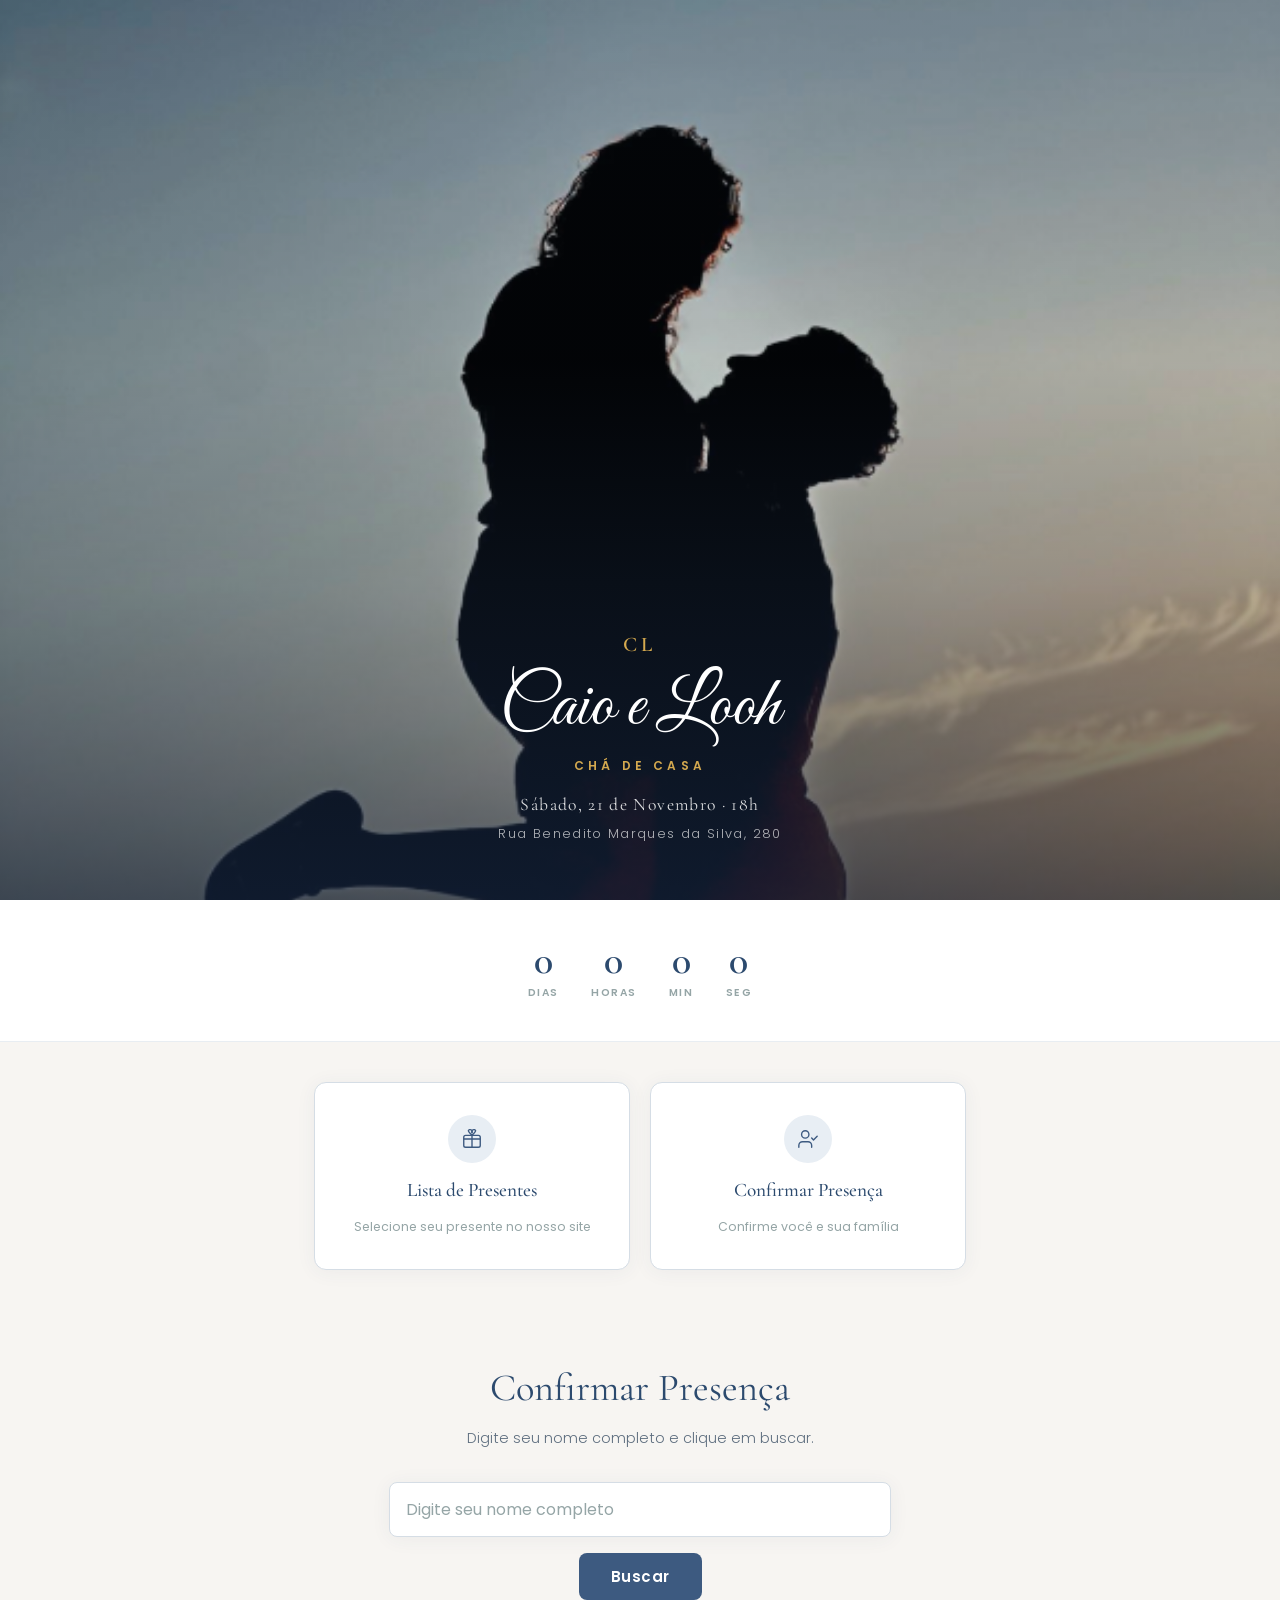
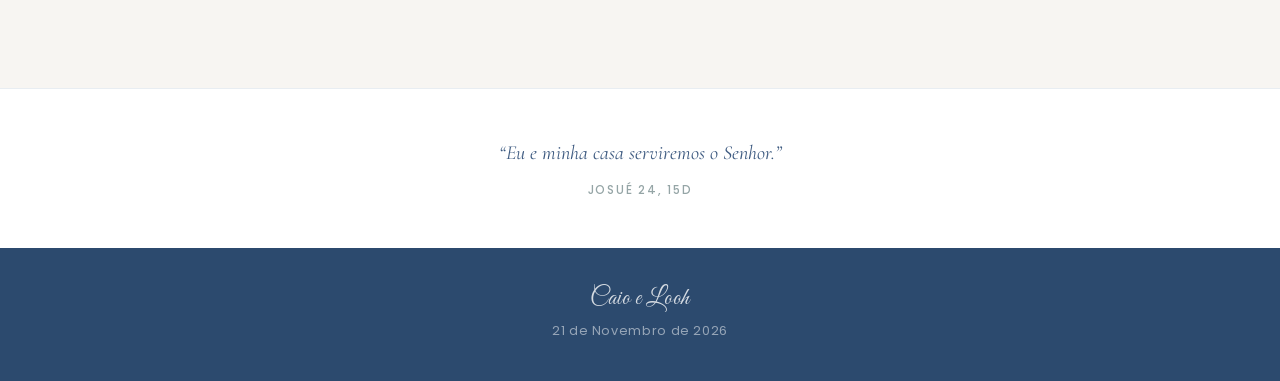
==== amigos.html @ 1db48f02 "Corrigir datas: família 15/11 domingo 14h, amigos 21/11 sábado 18h Co-Authored-By: Claude Opus 4.6 <" ====
<!DOCTYPE html>
<html lang="pt-BR">
<head>
    <meta charset="UTF-8">
    <meta name="viewport" content="width=device-width, initial-scale=1.0">
    <title>Chá de Casa - Caio e Looh</title>
    <meta name="description" content="Chá de Casa Nova - Caio e Looh - 21 de Novembro de 2026">
    <link rel="stylesheet" href="css/style.css">
</head>
<body>

    <!-- Hero -->
    <section class="hero">
        <img src="img/couple.png" alt="Caio e Looh" class="hero-image">
        <div class="hero-overlay"></div>
        <div class="hero-content">
            <div class="monogram">CL</div>
            <h1 class="couple-names">Caio e Looh</h1>
            <p class="event-type">Chá de Casa</p>
            <div class="hero-details">
                <span class="date-line">Sábado, 21 de Novembro &middot; 18h</span>
                <span class="address-line">Rua Benedito Marques da Silva, 280</span>
            </div>
        </div>
    </section>

    <!-- Countdown -->
    <section class="countdown-section">
        <div class="countdown">
            <div class="countdown-item">
                <span class="countdown-number" id="cd-dias">--</span>
                <span class="countdown-label">Dias</span>
            </div>
            <div class="countdown-item">
                <span class="countdown-number" id="cd-horas">--</span>
                <span class="countdown-label">Horas</span>
            </div>
            <div class="countdown-item">
                <span class="countdown-number" id="cd-min">--</span>
                <span class="countdown-label">Min</span>
            </div>
            <div class="countdown-item">
                <span class="countdown-number" id="cd-seg">--</span>
                <span class="countdown-label">Seg</span>
            </div>
        </div>
    </section>

    <!-- Actions -->
    <section class="actions-section">
        <div class="actions-grid">
            <a href="https://caioelooh.meuchadepanela.com.br" target="_blank" rel="noopener" class="action-card">
                <div class="action-icon">
                    <svg viewBox="0 0 24 24" fill="none" stroke="currentColor" stroke-width="1.5" stroke-linecap="round" stroke-linejoin="round">
                        <rect x="3" y="8" width="18" height="13" rx="2"></rect>
                        <path d="M12 8V21"></path>
                        <path d="M3 12h18"></path>
                        <path d="M12 8c-1.5-2-4-3.5-4-5a2 2 0 1 1 4 2"></path>
                        <path d="M12 8c1.5-2 4-3.5 4-5a2 2 0 1 0-4 2"></path>
                    </svg>
                </div>
                <span class="action-title">Lista de Presentes</span>
                <span class="action-desc">Selecione seu presente no nosso site</span>
            </a>
            <a href="#rsvp" class="action-card">
                <div class="action-icon">
                    <svg viewBox="0 0 24 24" fill="none" stroke="currentColor" stroke-width="1.5" stroke-linecap="round" stroke-linejoin="round">
                        <path d="M16 21v-2a4 4 0 0 0-4-4H6a4 4 0 0 0-4 4v2"></path>
                        <circle cx="9" cy="7" r="4"></circle>
                        <polyline points="16 11 18 13 22 9"></polyline>
                    </svg>
                </div>
                <span class="action-title">Confirmar Presença</span>
                <span class="action-desc">Confirme você e sua família</span>
            </a>
        </div>
    </section>

    <!-- RSVP -->
    <section id="rsvp" class="rsvp-section">
        <h2 class="section-title">Confirmar Presença</h2>
        <p class="section-subtitle">Digite seu nome completo e clique em buscar.</p>

        <div class="rsvp-container">
            <input type="text" id="rsvp-nome" class="rsvp-input" placeholder="Digite seu nome completo">
            <button id="rsvp-buscar-btn" class="rsvp-btn rsvp-btn-primary">Buscar</button>
            <div id="rsvp-resultados" class="rsvp-resultados"></div>
        </div>
    </section>

    <!-- Quote -->
    <section class="quote-section">
        <p class="quote-text">
            &ldquo;Eu e minha casa serviremos o Senhor.&rdquo;
        </p>
        <p class="quote-ref">Josué 24, 15d</p>
    </section>

    <!-- Footer -->
    <footer class="footer">
        <span class="footer-couple">Caio e Looh</span>
        <span>21 de Novembro de 2026</span>
    </footer>

    <script>window.CHA_TIPO = 2; window.CHA_DATA = '2026-11-21T18:00:00-03:00';</script>
    <script src="js/app.js"></script>
</body>
</html>
---- css/style.css ----
@import url('https://fonts.googleapis.com/css2?family=Cormorant+Garamond:ital,wght@0,300;0,400;0,500;0,600;1,300;1,400&family=Great+Vibes&family=Poppins:wght@300;400;500;600;700&display=swap');

*, *::before, *::after {
    margin: 0;
    padding: 0;
    box-sizing: border-box;
}

:root {
    --navy: #3D5A80;
    --navy-dark: #2C4A6E;
    --navy-light: #6B8DB5;
    --navy-soft: #E8EEF4;
    --gold: #D4A94F;
    --gold-dark: #B8922E;
    --gold-soft: #F5ECD7;
    --bg: #F7F5F2;
    --bg-card: #FFFFFF;
    --text: #2C3E50;
    --text-light: #5D6D7E;
    --text-muted: #95A5A6;
    --border: #D5DDE5;
    --border-light: #E8EDF2;
    --success: #4A7C59;
    --success-light: #E8F5E9;
    --shadow: 0 2px 20px rgba(44, 74, 110, 0.06);
    --shadow-hover: 0 6px 30px rgba(44, 74, 110, 0.12);
    --radius: 12px;
    --font-serif: 'Cormorant Garamond', Georgia, serif;
    --font-script: 'Great Vibes', cursive;
    --font-sans: 'Poppins', -apple-system, BlinkMacSystemFont, sans-serif;
}

html { scroll-behavior: smooth; }

body {
    font-family: var(--font-sans);
    background: var(--bg);
    color: var(--text);
    line-height: 1.6;
    min-height: 100vh;
    -webkit-font-smoothing: antialiased;
}

/* ═══════════════ HERO ═══════════════ */
.hero {
    position: relative;
    min-height: 100vh;
    display: flex;
    align-items: flex-end;
    justify-content: center;
    overflow: hidden;
}

.hero-image {
    position: absolute;
    inset: 0;
    width: 100%;
    height: 100%;
    object-fit: cover;
    object-position: center 30%;
}

.hero-overlay {
    position: absolute;
    inset: 0;
    background: linear-gradient(
        to bottom,
        rgba(30, 50, 80, 0.10) 0%,
        rgba(30, 50, 80, 0.08) 40%,
        rgba(30, 50, 80, 0.30) 65%,
        rgba(20, 35, 60, 0.75) 100%
    );
}

.hero-content {
    position: relative;
    z-index: 2;
    text-align: center;
    padding: 2rem 1.5rem 3.5rem;
    width: 100%;
}

.monogram {
    font-family: var(--font-serif);
    font-size: 1.3rem;
    font-weight: 600;
    letter-spacing: 0.2em;
    color: var(--gold);
    margin-bottom: 0.5rem;
    opacity: 0;
    animation: fadeDown 1s ease 0.2s forwards;
}

.couple-names {
    font-family: var(--font-script);
    font-size: clamp(2.8rem, 10vw, 4.5rem);
    font-weight: 400;
    color: #fff;
    line-height: 1.1;
    margin-bottom: 0.5rem;
    opacity: 0;
    animation: fadeDown 1s ease 0.4s forwards;
}

.event-type {
    font-family: var(--font-sans);
    font-size: 0.75rem;
    font-weight: 600;
    letter-spacing: 0.35em;
    text-transform: uppercase;
    color: var(--gold);
    margin-bottom: 1rem;
    opacity: 0;
    animation: fadeDown 1s ease 0.5s forwards;
}

.hero-details {
    display: flex;
    flex-direction: column;
    align-items: center;
    gap: 0.25rem;
    color: rgba(255, 255, 255, 0.85);
    font-size: 0.85rem;
    font-weight: 300;
    letter-spacing: 0.1em;
    opacity: 0;
    animation: fadeDown 1s ease 0.7s forwards;
}

.hero-details .date-line {
    font-family: var(--font-serif);
    font-size: 1.1rem;
    font-weight: 400;
}

.hero-details .address-line {
    font-size: 0.8rem;
    opacity: 0.8;
}

/* ═══════════════ COUNTDOWN ═══════════════ */
.countdown-section {
    background: var(--bg-card);
    padding: 2.5rem 1.5rem;
    border-bottom: 1px solid var(--border-light);
}

.countdown {
    display: flex;
    justify-content: center;
    gap: 2rem;
    max-width: 400px;
    margin: 0 auto;
}

.countdown-item {
    display: flex;
    flex-direction: column;
    align-items: center;
}

.countdown-number {
    font-family: var(--font-serif);
    font-size: 2.5rem;
    font-weight: 600;
    color: var(--navy-dark);
    line-height: 1;
}

.countdown-label {
    font-size: 0.65rem;
    font-weight: 600;
    letter-spacing: 0.15em;
    text-transform: uppercase;
    color: var(--text-muted);
    margin-top: 0.3rem;
}

/* ═══════════════ ACTIONS ═══════════════ */
.actions-section {
    padding: 2.5rem 1.5rem;
    max-width: 700px;
    margin: 0 auto;
}

.actions-grid {
    display: grid;
    grid-template-columns: 1fr 1fr;
    gap: 1.25rem;
}

.action-card {
    background: var(--bg-card);
    border: 1px solid var(--border);
    border-radius: var(--radius);
    padding: 2rem 1.5rem;
    text-align: center;
    text-decoration: none;
    color: var(--text);
    transition: all 0.3s ease;
    cursor: pointer;
    display: flex;
    flex-direction: column;
    align-items: center;
    gap: 0.75rem;
    box-shadow: var(--shadow);
}

.action-card:hover {
    transform: translateY(-3px);
    box-shadow: var(--shadow-hover);
    border-color: var(--navy-light);
}

.action-icon {
    width: 48px;
    height: 48px;
    border-radius: 50%;
    background: var(--navy-soft);
    display: flex;
    align-items: center;
    justify-content: center;
}

.action-icon svg {
    width: 22px;
    height: 22px;
    color: var(--navy);
}

.action-title {
    font-family: var(--font-serif);
    font-size: 1.2rem;
    font-weight: 500;
    color: var(--navy-dark);
}

.action-desc {
    font-size: 0.78rem;
    color: var(--text-muted);
    line-height: 1.5;
}

/* ═══════════════ RSVP ═══════════════ */
.rsvp-section {
    max-width: 550px;
    margin: 0 auto;
    padding: 3rem 1.5rem 4rem;
}

.section-title {
    font-family: var(--font-serif);
    font-size: clamp(1.8rem, 5vw, 2.4rem);
    font-weight: 400;
    text-align: center;
    color: var(--navy-dark);
    margin-bottom: 0.5rem;
}

.section-subtitle {
    text-align: center;
    color: var(--text-light);
    font-size: 0.9rem;
    font-weight: 300;
    margin-bottom: 2rem;
}

.rsvp-container {
    text-align: center;
}

/* ── Input / Button (same style as WP) ── */
.rsvp-input {
    width: 100%;
    box-sizing: border-box;
    padding: 14px 16px;
    font-size: 16px;
    font-family: var(--font-sans);
    border-radius: 8px;
    border: 1px solid var(--border);
    background: var(--bg-card);
    color: var(--text);
    outline: none;
    transition: border-color 0.3s, box-shadow 0.3s;
    box-shadow: var(--shadow);
}

.rsvp-input::placeholder { color: var(--text-muted); }

.rsvp-input:focus {
    border-color: var(--navy-light);
    box-shadow: var(--shadow), 0 0 0 3px var(--navy-soft);
}

.rsvp-btn {
    font-family: var(--font-sans);
    font-weight: 600;
    font-size: 15px;
    letter-spacing: 0.5px;
    border: none;
    border-radius: 8px;
    cursor: pointer;
    transition: transform 0.2s, box-shadow 0.2s;
}

.rsvp-btn-primary {
    margin: 16px auto 0;
    display: inline-block;
    padding: 12px 32px;
    background: var(--navy);
    color: #fff;
}

.rsvp-btn-primary:hover {
    transform: scale(1.03);
    box-shadow: 0 6px 18px rgba(61, 90, 128, 0.3);
}

.rsvp-btn-primary:disabled {
    background: #9BAEC0;
    color: #dfe6ed;
    cursor: not-allowed;
    transform: none !important;
    box-shadow: none !important;
}

.rsvp-resultados {
    margin-top: 24px;
    text-align: left;
}

.rsvp-msg {
    color: var(--text-light);
    font-size: 0.9rem;
    margin-bottom: 12px;
    text-align: center;
}

/* ── Name selection buttons ── */
.rsvp-select-btn {
    display: block;
    width: 100%;
    text-align: left;
    margin-bottom: 10px;
    padding: 14px 16px;
    background: var(--bg-card);
    color: var(--text);
    border: 1px solid var(--border);
    border-radius: 8px;
    font-family: var(--font-sans);
    font-size: 15px;
    cursor: pointer;
    transition: transform 0.2s, box-shadow 0.2s, border-color 0.2s;
}

.rsvp-select-btn:hover {
    transform: scale(1.01);
    box-shadow: var(--shadow-hover);
    border-color: var(--navy-light);
}

/* ── Checkbox labels (family members) ── */
.rsvp-checkbox-label {
    display: flex;
    align-items: center;
    margin-bottom: 10px;
    padding: 12px 16px;
    background: var(--bg-card);
    border-radius: 8px;
    color: var(--text);
    font-family: var(--font-sans);
    font-size: 15px;
    cursor: pointer;
    transition: background 0.2s, border 0.2s;
    border: 1px solid var(--border);
}

.rsvp-checkbox-label.selecionado {
    background: var(--navy-soft);
    border-color: var(--navy-light);
}

.rsvp-checkbox {
    appearance: none;
    -webkit-appearance: none;
    width: 22px;
    height: 22px;
    min-width: 22px;
    border: 2px solid var(--navy-light);
    border-radius: 5px;
    margin-right: 12px;
    cursor: pointer;
    position: relative;
    background: transparent;
    transition: background 0.2s;
}

.rsvp-checkbox:checked {
    background: var(--navy);
    border-color: var(--navy);
}

.rsvp-checkbox:checked::after {
    content: "\2713";
    position: absolute;
    top: -1px;
    left: 4px;
    color: #fff;
    font-size: 14px;
    font-weight: bold;
}

.rsvp-ja {
    font-size: 0.75rem;
    color: var(--success);
    font-weight: 500;
}

.rsvp-phone-label {
    display: block;
    margin-top: 18px;
    margin-bottom: 8px;
    font-size: 0.85rem;
    font-weight: 500;
    color: var(--text);
}

/* ── Success ── */
.rsvp-sucesso {
    text-align: center;
    padding: 2rem 0;
    animation: sucessoEntra 0.5s ease;
}

.rsvp-sucesso-icone {
    width: 64px;
    height: 64px;
    border-radius: 50%;
    background: var(--navy-soft);
    display: flex;
    align-items: center;
    justify-content: center;
    margin: 0 auto 1rem;
}

.rsvp-sucesso-icone svg {
    width: 30px;
    height: 30px;
    color: var(--navy);
}

.rsvp-sucesso-texto {
    font-family: var(--font-serif);
    font-size: 1.5rem;
    font-weight: 500;
    color: var(--navy-dark);
}

.rsvp-sucesso-sub {
    color: var(--gold);
    font-size: 0.9rem;
    margin-top: 0.5rem;
}

/* ═══════════════ QUOTE ═══════════════ */
.quote-section {
    text-align: center;
    padding: 3rem 1.5rem;
    background: var(--bg-card);
    border-top: 1px solid var(--border-light);
}

.quote-text {
    font-family: var(--font-serif);
    font-size: 1.25rem;
    font-weight: 400;
    font-style: italic;
    color: var(--navy);
    max-width: 400px;
    margin: 0 auto;
    line-height: 1.6;
}

.quote-ref {
    font-family: var(--font-sans);
    font-size: 0.72rem;
    font-weight: 500;
    letter-spacing: 0.15em;
    text-transform: uppercase;
    color: var(--text-muted);
    margin-top: 0.75rem;
}

/* ═══════════════ FOOTER ═══════════════ */
.footer {
    text-align: center;
    padding: 2rem 1.5rem 2.5rem;
    background: var(--navy-dark);
    color: rgba(255, 255, 255, 0.5);
    font-size: 0.8rem;
    letter-spacing: 0.05em;
    display: flex;
    flex-direction: column;
    gap: 0.15rem;
}

.footer-couple {
    font-family: var(--font-script);
    font-size: 1.5rem;
    color: rgba(255, 255, 255, 0.8);
}

/* ═══════════════ ANIMATIONS ═══════════════ */
@keyframes fadeDown {
    from { opacity: 0; transform: translateY(-15px); }
    to   { opacity: 1; transform: translateY(0); }
}

@keyframes sucessoEntra {
    0%   { transform: scale(0.85); opacity: 0; }
    100% { transform: scale(1); opacity: 1; }
}

/* ═══════════════ RESPONSIVE ═══════════════ */
@media (max-width: 520px) {
    .actions-grid { grid-template-columns: 1fr; }
    .countdown { gap: 1.5rem; }
    .countdown-number { font-size: 2rem; }
    .rsvp-section { padding: 2.5rem 1rem 3rem; }
    .action-card { padding: 1.5rem 1.25rem; }
}
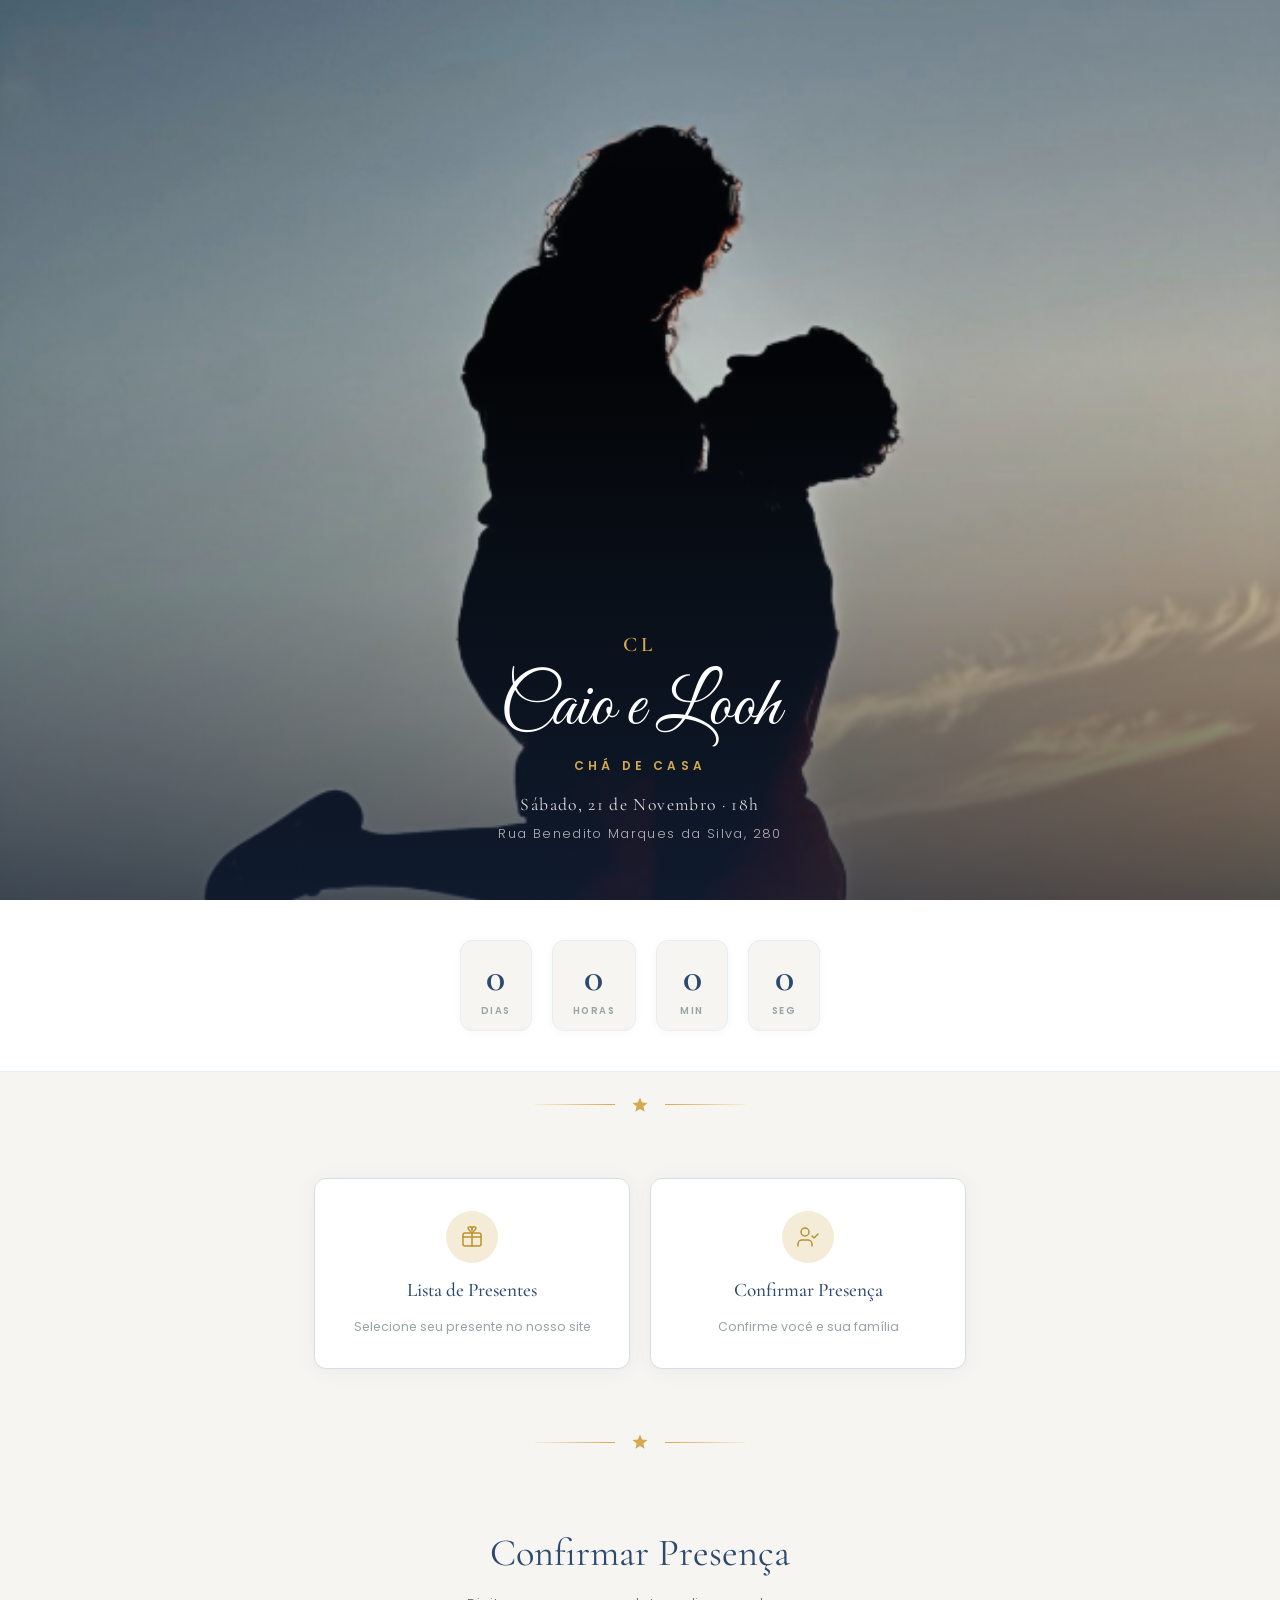
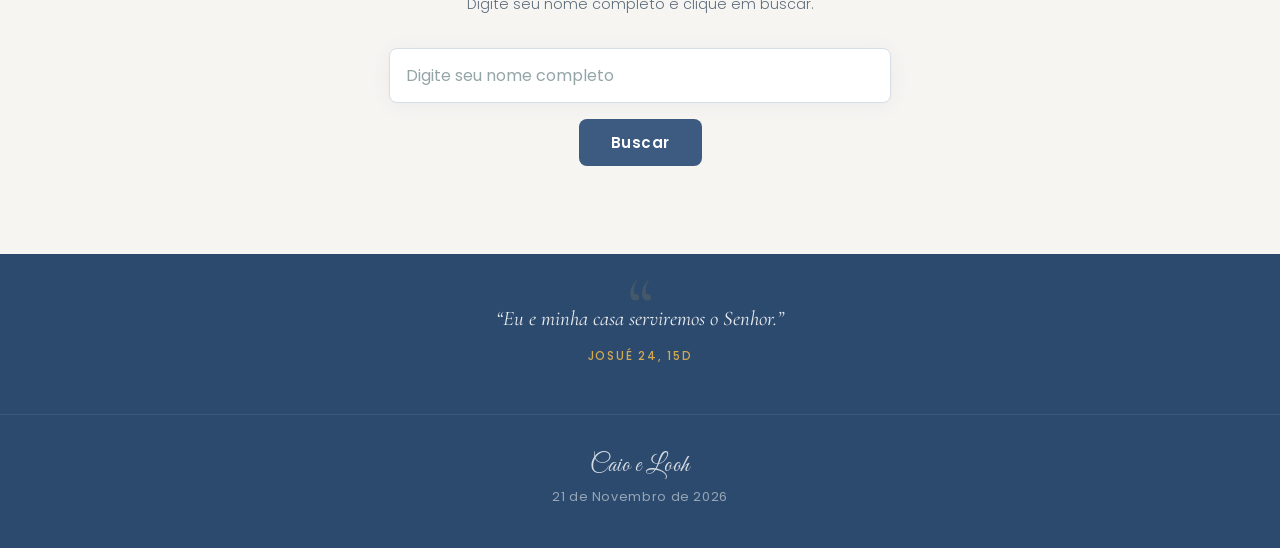
==== commit 942cff00: "Melhorias visuais: animações scroll, countdown cards, ornamentos - Fade-in nas seções ao rolar (Inte" ====
--- a/amigos.html
+++ b/amigos.html
@@ -5,7 +5,7 @@
     <meta name="viewport" content="width=device-width, initial-scale=1.0">
     <title>Chá de Casa - Caio e Looh</title>
     <meta name="description" content="Chá de Casa Nova - Caio e Looh - 21 de Novembro de 2026">
-    <link rel="stylesheet" href="css/style.css">
+    <link rel="stylesheet" href="css/style.css?v=2">
 </head>
 <body>
 
@@ -25,7 +25,7 @@
     </section>
 
     <!-- Countdown -->
-    <section class="countdown-section">
+    <section class="countdown-section reveal">
         <div class="countdown">
             <div class="countdown-item">
                 <span class="countdown-number" id="cd-dias">--</span>
@@ -46,10 +46,15 @@
         </div>
     </section>
 
+    <!-- Ornament -->
+    <div class="ornament reveal">
+        <svg viewBox="0 0 24 24" fill="currentColor"><path d="M12 2L9.19 8.63 2 9.24l5.46 4.73L5.82 21 12 17.27 18.18 21l-1.64-7.03L22 9.24l-7.19-.61z"/></svg>
+    </div>
+
     <!-- Actions -->
     <section class="actions-section">
         <div class="actions-grid">
-            <a href="https://caioelooh.meuchadepanela.com.br" target="_blank" rel="noopener" class="action-card">
+            <a href="https://caioelooh.meuchadepanela.com.br" target="_blank" rel="noopener" class="action-card reveal">
                 <div class="action-icon">
                     <svg viewBox="0 0 24 24" fill="none" stroke="currentColor" stroke-width="1.5" stroke-linecap="round" stroke-linejoin="round">
                         <rect x="3" y="8" width="18" height="13" rx="2"></rect>
@@ -62,7 +67,7 @@
                 <span class="action-title">Lista de Presentes</span>
                 <span class="action-desc">Selecione seu presente no nosso site</span>
             </a>
-            <a href="#rsvp" class="action-card">
+            <a href="#rsvp" class="action-card reveal reveal-delay-1">
                 <div class="action-icon">
                     <svg viewBox="0 0 24 24" fill="none" stroke="currentColor" stroke-width="1.5" stroke-linecap="round" stroke-linejoin="round">
                         <path d="M16 21v-2a4 4 0 0 0-4-4H6a4 4 0 0 0-4 4v2"></path>
@@ -76,8 +81,13 @@
         </div>
     </section>
 
+    <!-- Ornament -->
+    <div class="ornament reveal">
+        <svg viewBox="0 0 24 24" fill="currentColor"><path d="M12 2L9.19 8.63 2 9.24l5.46 4.73L5.82 21 12 17.27 18.18 21l-1.64-7.03L22 9.24l-7.19-.61z"/></svg>
+    </div>
+
     <!-- RSVP -->
-    <section id="rsvp" class="rsvp-section">
+    <section id="rsvp" class="rsvp-section reveal">
         <h2 class="section-title">Confirmar Presença</h2>
         <p class="section-subtitle">Digite seu nome completo e clique em buscar.</p>
 
@@ -89,7 +99,7 @@
     </section>
 
     <!-- Quote -->
-    <section class="quote-section">
+    <section class="quote-section reveal">
         <p class="quote-text">
             &ldquo;Eu e minha casa serviremos o Senhor.&rdquo;
         </p>
@@ -103,6 +113,6 @@
     </footer>
 
     <script>window.CHA_TIPO = 2; window.CHA_DATA = '2026-11-21T18:00:00-03:00';</script>
-    <script src="js/app.js"></script>
+    <script src="js/app.js?v=2"></script>
 </body>
 </html>
--- a/css/style.css
+++ b/css/style.css
@@ -24,7 +24,7 @@
     --success: #4A7C59;
     --success-light: #E8F5E9;
     --shadow: 0 2px 20px rgba(44, 74, 110, 0.06);
-    --shadow-hover: 0 6px 30px rgba(44, 74, 110, 0.12);
+    --shadow-hover: 0 8px 35px rgba(44, 74, 110, 0.15);
     --radius: 12px;
     --font-serif: 'Cormorant Garamond', Georgia, serif;
     --font-script: 'Great Vibes', cursive;
@@ -139,6 +139,33 @@
     opacity: 0.8;
 }
 
+/* ═══════════════ ORNAMENTAL DIVIDER ═══════════════ */
+.ornament {
+    display: flex;
+    align-items: center;
+    justify-content: center;
+    padding: 1.5rem 0;
+    gap: 1rem;
+}
+
+.ornament::before,
+.ornament::after {
+    content: '';
+    flex: 1;
+    max-width: 80px;
+    height: 1px;
+    background: linear-gradient(to var(--dir, right), var(--gold-soft), var(--gold));
+}
+
+.ornament::after { --dir: left; }
+
+.ornament svg {
+    width: 18px;
+    height: 18px;
+    color: var(--gold);
+    flex-shrink: 0;
+}
+
 /* ═══════════════ COUNTDOWN ═══════════════ */
 .countdown-section {
     background: var(--bg-card);
@@ -149,8 +176,8 @@
 .countdown {
     display: flex;
     justify-content: center;
-    gap: 2rem;
-    max-width: 400px;
+    gap: 1.25rem;
+    max-width: 420px;
     margin: 0 auto;
 }
 
@@ -158,6 +185,12 @@
     display: flex;
     flex-direction: column;
     align-items: center;
+    background: var(--bg);
+    border: 1px solid var(--border-light);
+    border-radius: var(--radius);
+    padding: 1rem 1.25rem 0.75rem;
+    min-width: 72px;
+    box-shadow: 0 1px 8px rgba(44, 74, 110, 0.04);
 }
 
 .countdown-number {
@@ -169,12 +202,12 @@
 }
 
 .countdown-label {
-    font-size: 0.65rem;
+    font-size: 0.6rem;
     font-weight: 600;
     letter-spacing: 0.15em;
     text-transform: uppercase;
     color: var(--text-muted);
-    margin-top: 0.3rem;
+    margin-top: 0.35rem;
 }
 
 /* ═══════════════ ACTIONS ═══════════════ */
@@ -198,7 +231,7 @@
     text-align: center;
     text-decoration: none;
     color: var(--text);
-    transition: all 0.3s ease;
+    transition: transform 0.3s ease, box-shadow 0.3s ease, border-color 0.3s ease;
     cursor: pointer;
     display: flex;
     flex-direction: column;
@@ -208,25 +241,36 @@
 }
 
 .action-card:hover {
-    transform: translateY(-3px);
+    transform: translateY(-4px) scale(1.01);
     box-shadow: var(--shadow-hover);
-    border-color: var(--navy-light);
+    border-color: var(--gold);
 }
 
 .action-icon {
-    width: 48px;
-    height: 48px;
+    width: 52px;
+    height: 52px;
     border-radius: 50%;
-    background: var(--navy-soft);
+    background: var(--gold-soft);
     display: flex;
     align-items: center;
     justify-content: center;
+    transition: background 0.3s ease, transform 0.3s ease;
+}
+
+.action-card:hover .action-icon {
+    background: var(--gold);
+    transform: scale(1.08);
 }
 
 .action-icon svg {
-    width: 22px;
-    height: 22px;
-    color: var(--navy);
+    width: 24px;
+    height: 24px;
+    color: var(--gold-dark);
+    transition: color 0.3s ease;
+}
+
+.action-card:hover .action-icon svg {
+    color: #fff;
 }
 
 .action-title {
@@ -270,7 +314,6 @@
     text-align: center;
 }
 
-/* ── Input / Button (same style as WP) ── */
 .rsvp-input {
     width: 100%;
     box-sizing: border-box;
@@ -337,7 +380,6 @@
     text-align: center;
 }
 
-/* ── Name selection buttons ── */
 .rsvp-select-btn {
     display: block;
     width: 100%;
@@ -360,7 +402,6 @@
     border-color: var(--navy-light);
 }
 
-/* ── Checkbox labels (family members) ── */
 .rsvp-checkbox-label {
     display: flex;
     align-items: center;
@@ -426,7 +467,6 @@
     color: var(--text);
 }
 
-/* ── Success ── */
 .rsvp-sucesso {
     text-align: center;
     padding: 2rem 0;
@@ -467,19 +507,33 @@
 .quote-section {
     text-align: center;
     padding: 3rem 1.5rem;
-    background: var(--bg-card);
-    border-top: 1px solid var(--border-light);
+    background: var(--navy-dark);
+    position: relative;
+}
+
+.quote-section::before {
+    content: '\201C';
+    position: absolute;
+    top: 0.75rem;
+    left: 50%;
+    transform: translateX(-50%);
+    font-family: var(--font-serif);
+    font-size: 5rem;
+    color: rgba(212, 169, 79, 0.15);
+    line-height: 1;
+    pointer-events: none;
 }
 
 .quote-text {
     font-family: var(--font-serif);
-    font-size: 1.25rem;
+    font-size: 1.3rem;
     font-weight: 400;
     font-style: italic;
-    color: var(--navy);
+    color: rgba(255, 255, 255, 0.9);
     max-width: 400px;
     margin: 0 auto;
     line-height: 1.6;
+    position: relative;
 }
 
 .quote-ref {
@@ -488,8 +542,9 @@
     font-weight: 500;
     letter-spacing: 0.15em;
     text-transform: uppercase;
-    color: var(--text-muted);
+    color: var(--gold);
     margin-top: 0.75rem;
+    position: relative;
 }
 
 /* ═══════════════ FOOTER ═══════════════ */
@@ -497,6 +552,7 @@
     text-align: center;
     padding: 2rem 1.5rem 2.5rem;
     background: var(--navy-dark);
+    border-top: 1px solid rgba(255, 255, 255, 0.08);
     color: rgba(255, 255, 255, 0.5);
     font-size: 0.8rem;
     letter-spacing: 0.05em;
@@ -511,6 +567,21 @@
     color: rgba(255, 255, 255, 0.8);
 }
 
+/* ═══════════════ SCROLL REVEAL ═══════════════ */
+.reveal {
+    opacity: 0;
+    transform: translateY(30px);
+    transition: opacity 0.8s ease, transform 0.8s ease;
+}
+
+.reveal.visible {
+    opacity: 1;
+    transform: translateY(0);
+}
+
+.reveal-delay-1 { transition-delay: 0.1s; }
+.reveal-delay-2 { transition-delay: 0.2s; }
+
 /* ═══════════════ ANIMATIONS ═══════════════ */
 @keyframes fadeDown {
     from { opacity: 0; transform: translateY(-15px); }
@@ -525,7 +596,8 @@
 /* ═══════════════ RESPONSIVE ═══════════════ */
 @media (max-width: 520px) {
     .actions-grid { grid-template-columns: 1fr; }
-    .countdown { gap: 1.5rem; }
+    .countdown { gap: 0.75rem; }
+    .countdown-item { min-width: 64px; padding: 0.75rem 1rem 0.6rem; }
     .countdown-number { font-size: 2rem; }
     .rsvp-section { padding: 2.5rem 1rem 3rem; }
     .action-card { padding: 1.5rem 1.25rem; }
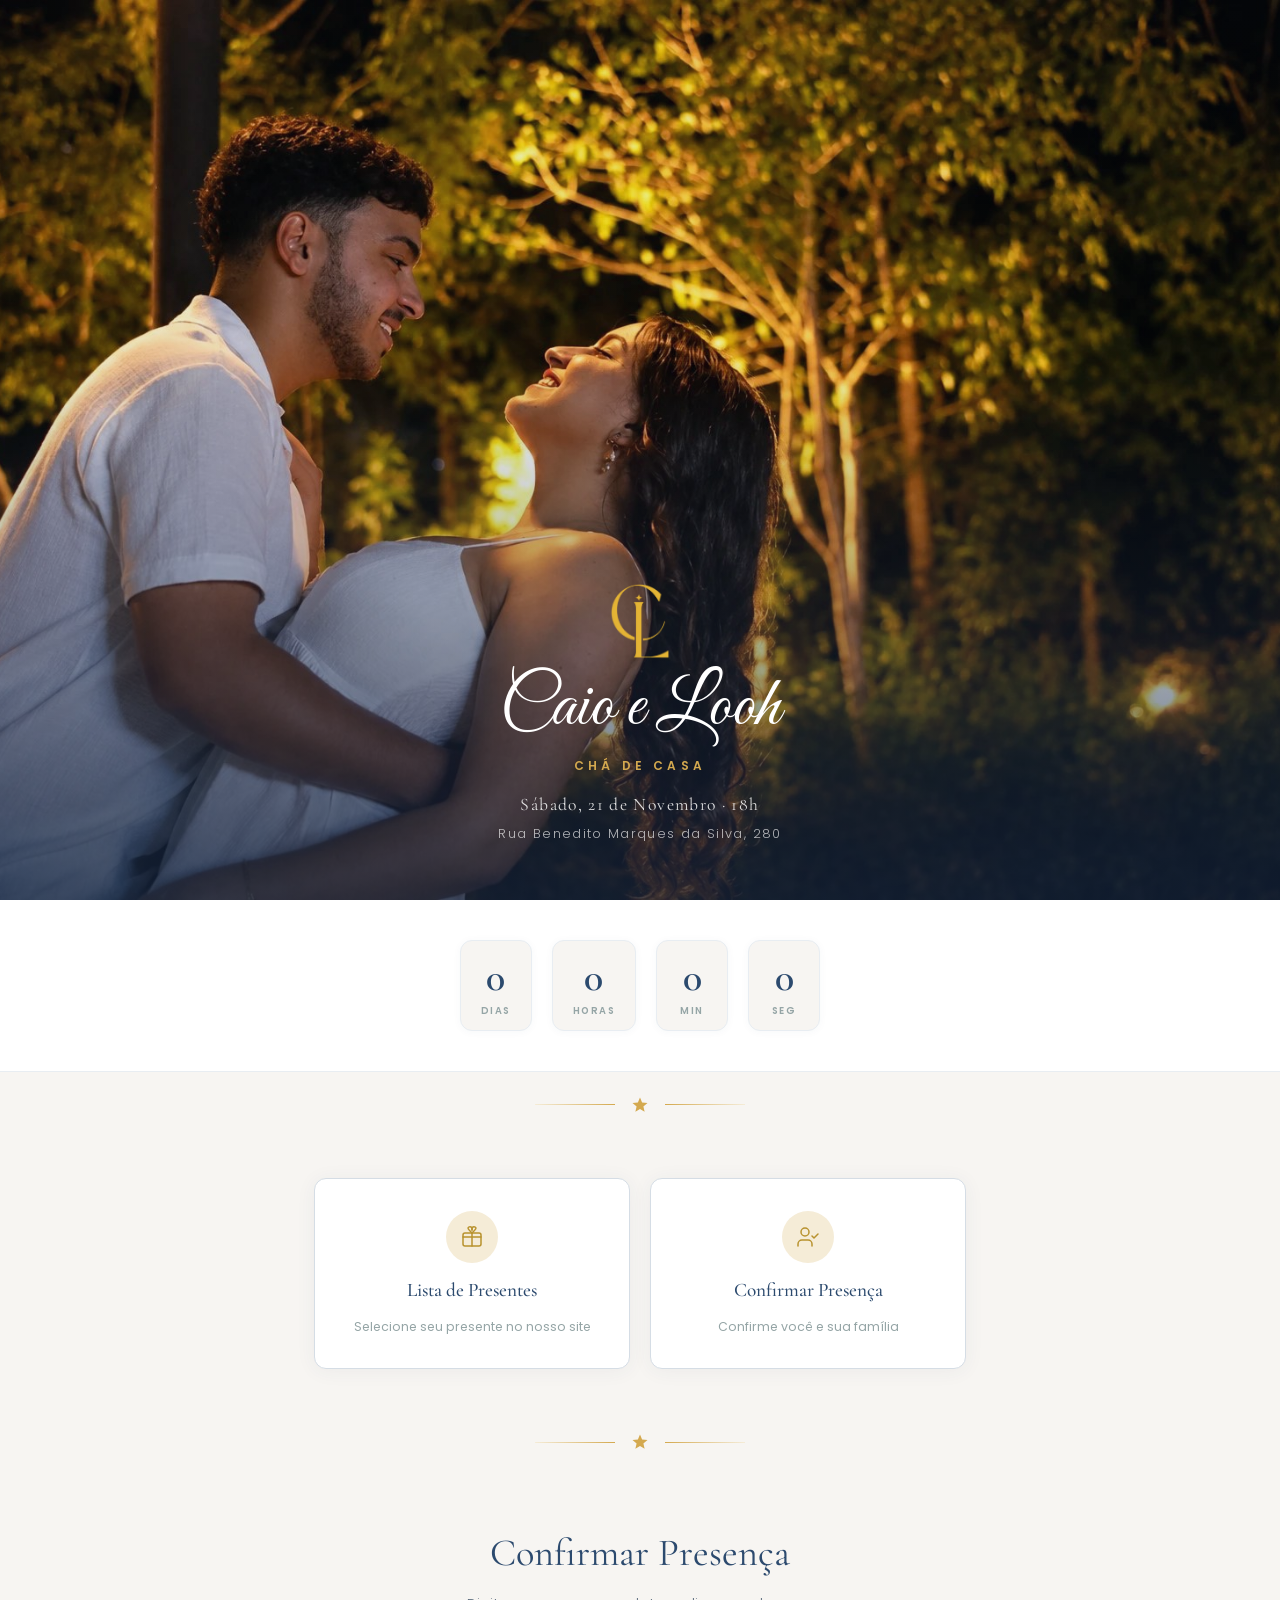
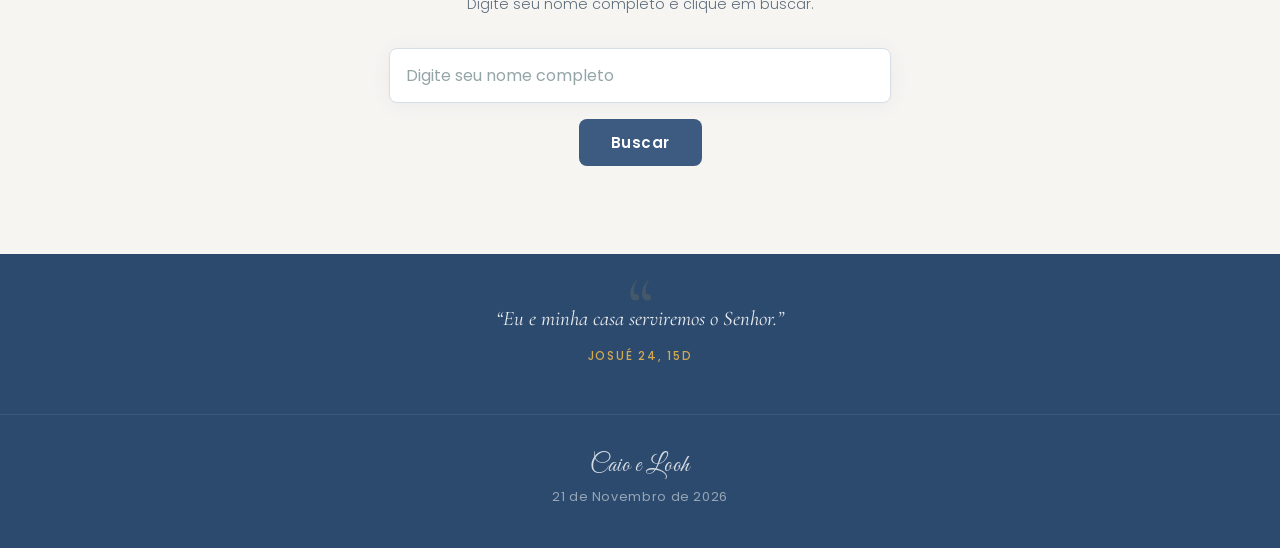
==== commit e00bc0be: "Trocar foto do hero e monograma pela logo; adicionar fonte dos vídeos tutoriais - Hero de index.html" ====
--- a/amigos.html
+++ b/amigos.html
@@ -5,16 +5,17 @@
     <meta name="viewport" content="width=device-width, initial-scale=1.0">
     <title>Chá de Casa - Caio e Looh</title>
     <meta name="description" content="Chá de Casa Nova - Caio e Looh - 21 de Novembro de 2026">
-    <link rel="stylesheet" href="css/style.css?v=2">
+    <script>document.documentElement.classList.add('js')</script>
+    <link rel="stylesheet" href="css/style.css?v=5">
 </head>
 <body>
 
     <!-- Hero -->
     <section class="hero">
-        <img src="img/couple.png" alt="Caio e Looh" class="hero-image">
+        <img src="img/casal.jpg" alt="Caio e Looh" class="hero-image">
         <div class="hero-overlay"></div>
         <div class="hero-content">
-            <div class="monogram">CL</div>
+            <img src="img/logo-cl.png" alt="CL" class="monogram">
             <h1 class="couple-names">Caio e Looh</h1>
             <p class="event-type">Chá de Casa</p>
             <div class="hero-details">
@@ -113,6 +114,6 @@
     </footer>
 
     <script>window.CHA_TIPO = 2; window.CHA_DATA = '2026-11-21T18:00:00-03:00';</script>
-    <script src="js/app.js?v=2"></script>
+    <script src="js/app.js?v=4"></script>
 </body>
 </html>
--- a/css/style.css
+++ b/css/style.css
@@ -58,7 +58,7 @@
     width: 100%;
     height: 100%;
     object-fit: cover;
-    object-position: center 30%;
+    object-position: 33% 30%;
 }
 
 .hero-overlay {
@@ -82,12 +82,10 @@
 }
 
 .monogram {
-    font-family: var(--font-serif);
-    font-size: 1.3rem;
-    font-weight: 600;
-    letter-spacing: 0.2em;
-    color: var(--gold);
-    margin-bottom: 0.5rem;
+    display: block;
+    height: 76px;
+    width: auto;
+    margin: 0 auto 0.6rem;
     opacity: 0;
     animation: fadeDown 1s ease 0.2s forwards;
 }
@@ -568,19 +566,19 @@
 }
 
 /* ═══════════════ SCROLL REVEAL ═══════════════ */
-.reveal {
+.js .reveal {
     opacity: 0;
     transform: translateY(30px);
     transition: opacity 0.8s ease, transform 0.8s ease;
 }
 
-.reveal.visible {
+.js .reveal.visible {
     opacity: 1;
     transform: translateY(0);
 }
 
-.reveal-delay-1 { transition-delay: 0.1s; }
-.reveal-delay-2 { transition-delay: 0.2s; }
+.js .reveal-delay-1 { transition-delay: 0.1s; }
+.js .reveal-delay-2 { transition-delay: 0.2s; }
 
 /* ═══════════════ ANIMATIONS ═══════════════ */
 @keyframes fadeDown {
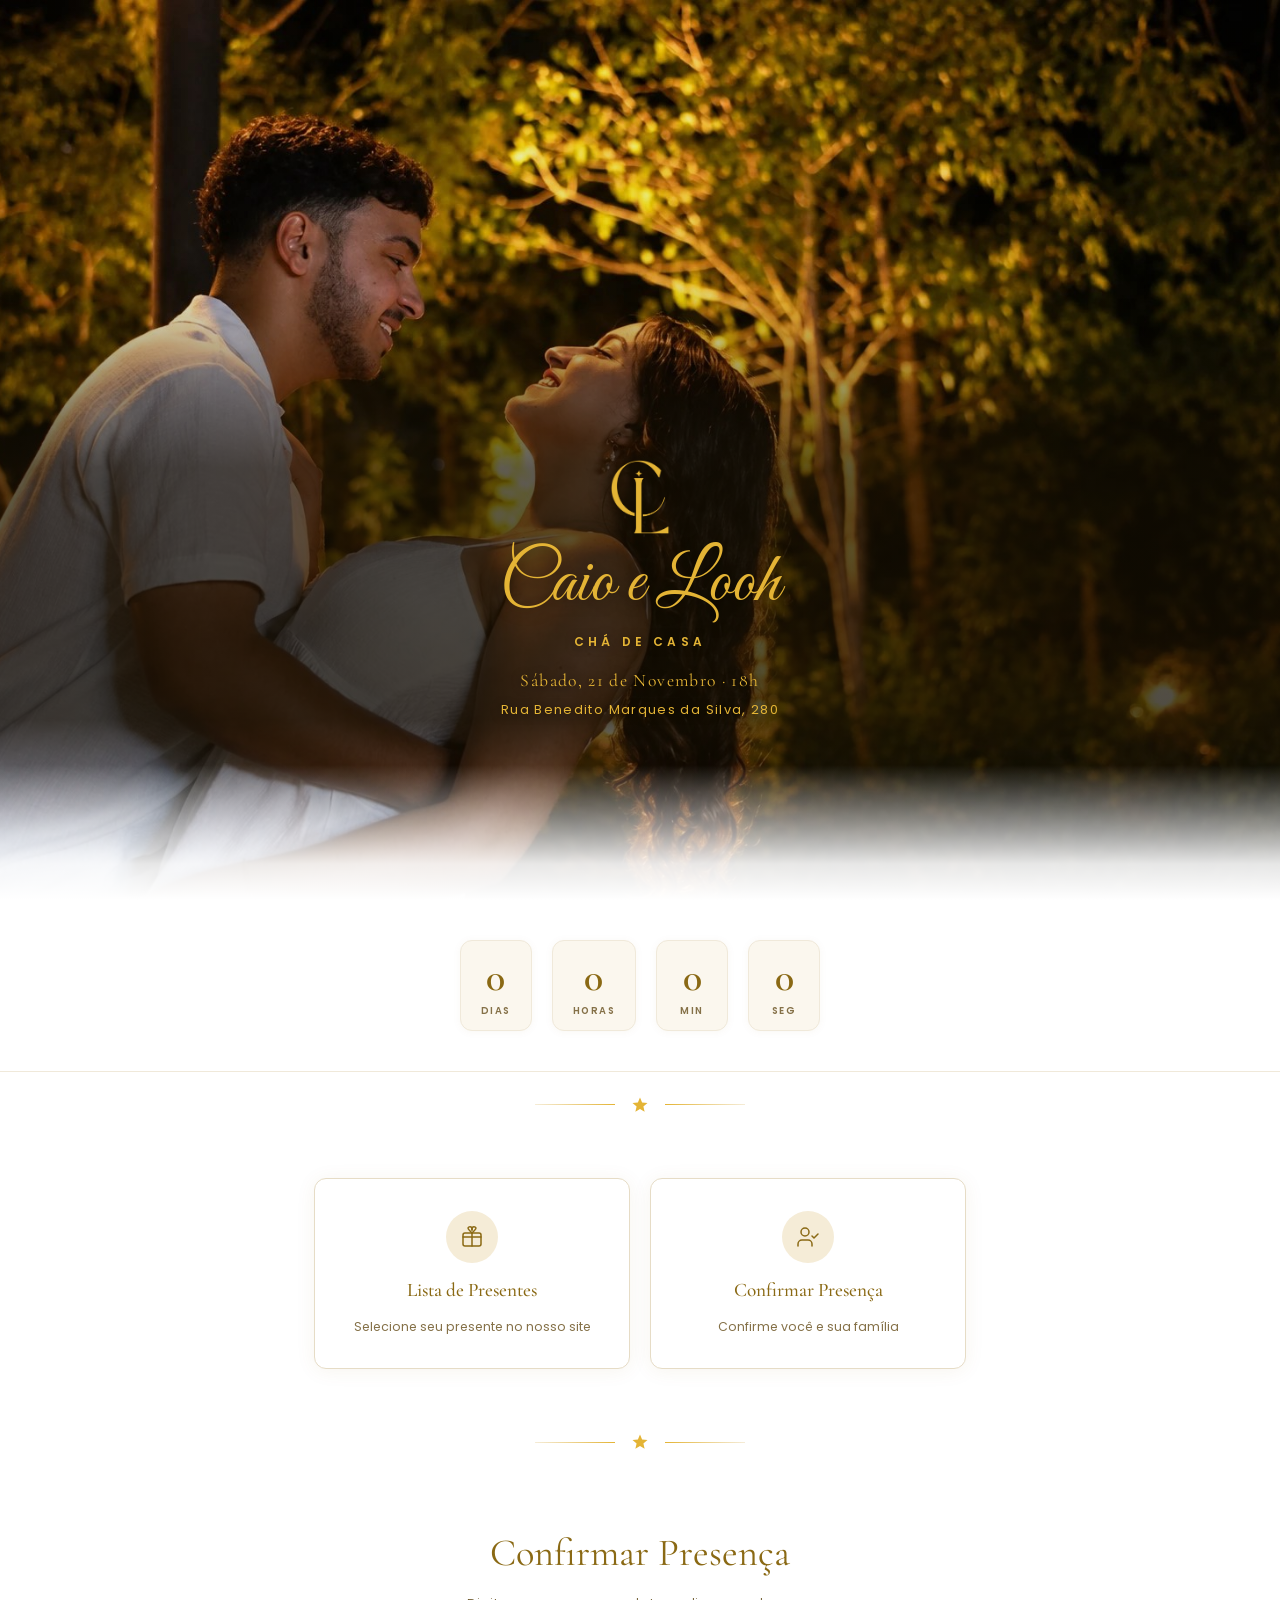
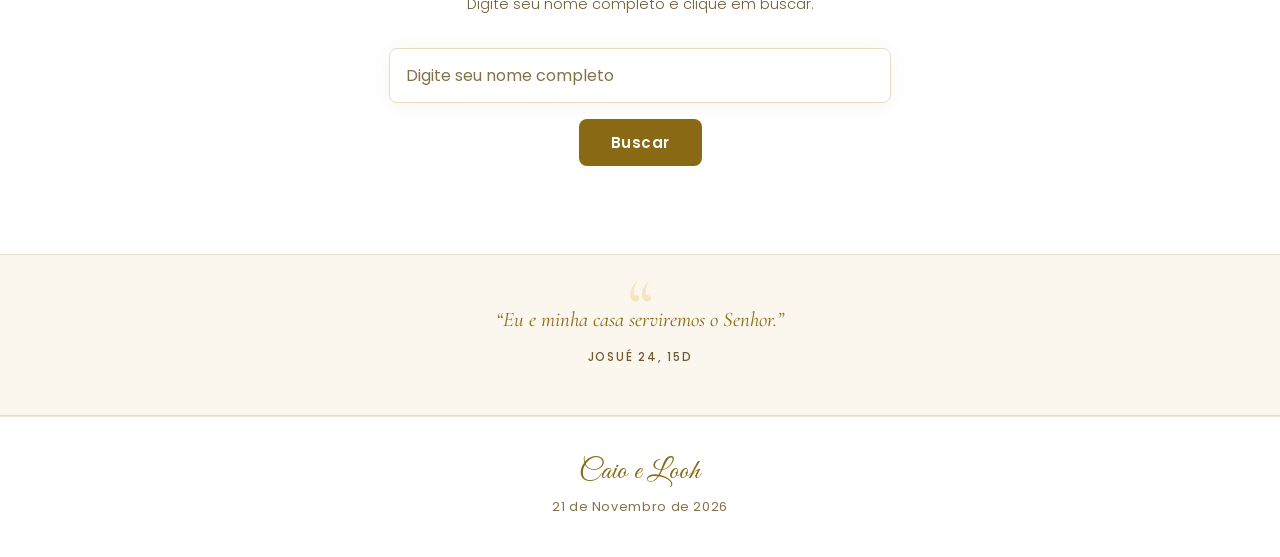
==== commit ec81b687: "Tema branco e dourado na página de confirmação e nos vídeos - Hero: a foto escurece atrás do texto e" ====
--- a/amigos.html
+++ b/amigos.html
@@ -6,7 +6,7 @@
     <title>Chá de Casa - Caio e Looh</title>
     <meta name="description" content="Chá de Casa Nova - Caio e Looh - 21 de Novembro de 2026">
     <script>document.documentElement.classList.add('js')</script>
-    <link rel="stylesheet" href="css/style.css?v=5">
+    <link rel="stylesheet" href="css/style.css?v=6">
 </head>
 <body>
 
--- a/css/style.css
+++ b/css/style.css
@@ -7,24 +7,27 @@
 }
 
 :root {
-    --navy: #3D5A80;
-    --navy-dark: #2C4A6E;
-    --navy-light: #6B8DB5;
-    --navy-soft: #E8EEF4;
-    --gold: #D4A94F;
-    --gold-dark: #B8922E;
+    /* Tema branco e dourado.
+       --gold (tom da logo) só sobre a foto escura e em detalhes (estrelas, linhas, ícones):
+       sobre branco ele tem contraste 1,9:1 e não serve para texto.
+       --gold-text (5,1:1 sobre branco) é o dourado de todo texto e botão sobre fundo claro. */
+    --gold: #E4B435;
+    --gold-text: #8A6914;
+    --gold-line: #A8862E;
+    --gold-wash: #F8F1DF;
     --gold-soft: #F5ECD7;
-    --bg: #F7F5F2;
+    --bg: #FFFFFF;
     --bg-card: #FFFFFF;
-    --text: #2C3E50;
-    --text-light: #5D6D7E;
-    --text-muted: #95A5A6;
-    --border: #D5DDE5;
-    --border-light: #E8EDF2;
+    --bg-cream: #FBF7EE;
+    --text: #8A6914;
+    --text-light: #6E5A2E;
+    --text-muted: #857148;
+    --border: #E6DCC6;
+    --border-light: #F0E9DA;
     --success: #4A7C59;
     --success-light: #E8F5E9;
-    --shadow: 0 2px 20px rgba(44, 74, 110, 0.06);
-    --shadow-hover: 0 8px 35px rgba(44, 74, 110, 0.15);
+    --shadow: 0 2px 20px rgba(138, 105, 20, 0.07);
+    --shadow-hover: 0 8px 35px rgba(138, 105, 20, 0.16);
     --radius: 12px;
     --font-serif: 'Cormorant Garamond', Georgia, serif;
     --font-script: 'Great Vibes', cursive;
@@ -64,20 +67,16 @@
 .hero-overlay {
     position: absolute;
     inset: 0;
-    background: linear-gradient(
-        to bottom,
-        rgba(30, 50, 80, 0.10) 0%,
-        rgba(30, 50, 80, 0.08) 40%,
-        rgba(30, 50, 80, 0.30) 65%,
-        rgba(20, 35, 60, 0.75) 100%
-    );
+    background:
+        linear-gradient(to bottom, rgba(255, 255, 255, 0) 85%, rgba(255, 255, 255, 0.9) 96%, #FFFFFF 100%),
+        linear-gradient(to bottom, rgba(20, 14, 2, 0.05) 0%, rgba(20, 14, 2, 0.1) 32%, rgba(20, 14, 2, 0.68) 52%, rgba(20, 14, 2, 0.74) 80%, rgba(20, 14, 2, 0) 95%);
 }
 
 .hero-content {
     position: relative;
     z-index: 2;
     text-align: center;
-    padding: 2rem 1.5rem 3.5rem;
+    padding: 2rem 1.5rem max(7rem, 20vh);
     width: 100%;
 }
 
@@ -86,6 +85,7 @@
     height: 76px;
     width: auto;
     margin: 0 auto 0.6rem;
+    filter: drop-shadow(0 2px 10px rgba(20, 14, 2, 0.5));
     opacity: 0;
     animation: fadeDown 1s ease 0.2s forwards;
 }
@@ -94,7 +94,8 @@
     font-family: var(--font-script);
     font-size: clamp(2.8rem, 10vw, 4.5rem);
     font-weight: 400;
-    color: #fff;
+    color: var(--gold);
+    text-shadow: 0 2px 14px rgba(20, 14, 2, 0.55);
     line-height: 1.1;
     margin-bottom: 0.5rem;
     opacity: 0;
@@ -109,6 +110,7 @@
     text-transform: uppercase;
     color: var(--gold);
     margin-bottom: 1rem;
+    text-shadow: 0 1px 10px rgba(20, 14, 2, 0.7);
     opacity: 0;
     animation: fadeDown 1s ease 0.5s forwards;
 }
@@ -118,7 +120,8 @@
     flex-direction: column;
     align-items: center;
     gap: 0.25rem;
-    color: rgba(255, 255, 255, 0.85);
+    color: var(--gold);
+    text-shadow: 0 1px 10px rgba(20, 14, 2, 0.7);
     font-size: 0.85rem;
     font-weight: 300;
     letter-spacing: 0.1em;
@@ -134,7 +137,7 @@
 
 .hero-details .address-line {
     font-size: 0.8rem;
-    opacity: 0.8;
+    font-weight: 400;
 }
 
 /* ═══════════════ ORNAMENTAL DIVIDER ═══════════════ */
@@ -183,19 +186,19 @@
     display: flex;
     flex-direction: column;
     align-items: center;
-    background: var(--bg);
+    background: var(--bg-cream);
     border: 1px solid var(--border-light);
     border-radius: var(--radius);
     padding: 1rem 1.25rem 0.75rem;
     min-width: 72px;
-    box-shadow: 0 1px 8px rgba(44, 74, 110, 0.04);
+    box-shadow: 0 1px 8px rgba(138, 105, 20, 0.05);
 }
 
 .countdown-number {
     font-family: var(--font-serif);
     font-size: 2.5rem;
     font-weight: 600;
-    color: var(--navy-dark);
+    color: var(--gold-text);
     line-height: 1;
 }
 
@@ -256,14 +259,14 @@
 }
 
 .action-card:hover .action-icon {
-    background: var(--gold);
+    background: var(--gold-text);
     transform: scale(1.08);
 }
 
 .action-icon svg {
     width: 24px;
     height: 24px;
-    color: var(--gold-dark);
+    color: var(--gold-text);
     transition: color 0.3s ease;
 }
 
@@ -275,7 +278,7 @@
     font-family: var(--font-serif);
     font-size: 1.2rem;
     font-weight: 500;
-    color: var(--navy-dark);
+    color: var(--gold-text);
 }
 
 .action-desc {
@@ -296,7 +299,7 @@
     font-size: clamp(1.8rem, 5vw, 2.4rem);
     font-weight: 400;
     text-align: center;
-    color: var(--navy-dark);
+    color: var(--gold-text);
     margin-bottom: 0.5rem;
 }
 
@@ -330,8 +333,8 @@
 .rsvp-input::placeholder { color: var(--text-muted); }
 
 .rsvp-input:focus {
-    border-color: var(--navy-light);
-    box-shadow: var(--shadow), 0 0 0 3px var(--navy-soft);
+    border-color: var(--gold-line);
+    box-shadow: var(--shadow), 0 0 0 3px var(--gold-wash);
 }
 
 .rsvp-btn {
@@ -349,18 +352,18 @@
     margin: 16px auto 0;
     display: inline-block;
     padding: 12px 32px;
-    background: var(--navy);
+    background: var(--gold-text);
     color: #fff;
 }
 
 .rsvp-btn-primary:hover {
     transform: scale(1.03);
-    box-shadow: 0 6px 18px rgba(61, 90, 128, 0.3);
+    box-shadow: 0 6px 18px rgba(138, 105, 20, 0.3);
 }
 
 .rsvp-btn-primary:disabled {
-    background: #9BAEC0;
-    color: #dfe6ed;
+    background: #D8C9A3;
+    color: #FFFFFF;
     cursor: not-allowed;
     transform: none !important;
     box-shadow: none !important;
@@ -369,6 +372,12 @@
 .rsvp-resultados {
     margin-top: 24px;
     text-align: left;
+}
+
+/* o botão de confirmar fica dentro da lista (alinhada à esquerda): centralizado como o Buscar */
+.rsvp-resultados .rsvp-btn-primary {
+    display: block;
+    width: fit-content;
 }
 
 .rsvp-msg {
@@ -397,7 +406,7 @@
 .rsvp-select-btn:hover {
     transform: scale(1.01);
     box-shadow: var(--shadow-hover);
-    border-color: var(--navy-light);
+    border-color: var(--gold-line);
 }
 
 .rsvp-checkbox-label {
@@ -416,8 +425,8 @@
 }
 
 .rsvp-checkbox-label.selecionado {
-    background: var(--navy-soft);
-    border-color: var(--navy-light);
+    background: var(--gold-wash);
+    border-color: var(--gold-line);
 }
 
 .rsvp-checkbox {
@@ -426,7 +435,7 @@
     width: 22px;
     height: 22px;
     min-width: 22px;
-    border: 2px solid var(--navy-light);
+    border: 2px solid var(--gold-line);
     border-radius: 5px;
     margin-right: 12px;
     cursor: pointer;
@@ -436,8 +445,8 @@
 }
 
 .rsvp-checkbox:checked {
-    background: var(--navy);
-    border-color: var(--navy);
+    background: var(--gold-text);
+    border-color: var(--gold-text);
 }
 
 .rsvp-checkbox:checked::after {
@@ -475,7 +484,7 @@
     width: 64px;
     height: 64px;
     border-radius: 50%;
-    background: var(--navy-soft);
+    background: var(--gold-wash);
     display: flex;
     align-items: center;
     justify-content: center;
@@ -485,18 +494,19 @@
 .rsvp-sucesso-icone svg {
     width: 30px;
     height: 30px;
-    color: var(--navy);
+    color: var(--gold-text);
 }
 
 .rsvp-sucesso-texto {
     font-family: var(--font-serif);
     font-size: 1.5rem;
     font-weight: 500;
-    color: var(--navy-dark);
+    color: var(--gold-text);
 }
 
 .rsvp-sucesso-sub {
-    color: var(--gold);
+    color: var(--text-light);
+    font-style: italic;
     font-size: 0.9rem;
     margin-top: 0.5rem;
 }
@@ -505,7 +515,9 @@
 .quote-section {
     text-align: center;
     padding: 3rem 1.5rem;
-    background: var(--navy-dark);
+    background: var(--bg-cream);
+    border-top: 1px solid var(--border);
+    border-bottom: 1px solid var(--border);
     position: relative;
 }
 
@@ -517,7 +529,7 @@
     transform: translateX(-50%);
     font-family: var(--font-serif);
     font-size: 5rem;
-    color: rgba(212, 169, 79, 0.15);
+    color: rgba(228, 180, 53, 0.25);
     line-height: 1;
     pointer-events: none;
 }
@@ -527,7 +539,7 @@
     font-size: 1.3rem;
     font-weight: 400;
     font-style: italic;
-    color: rgba(255, 255, 255, 0.9);
+    color: var(--gold-text);
     max-width: 400px;
     margin: 0 auto;
     line-height: 1.6;
@@ -540,7 +552,7 @@
     font-weight: 500;
     letter-spacing: 0.15em;
     text-transform: uppercase;
-    color: var(--gold);
+    color: var(--text-light);
     margin-top: 0.75rem;
     position: relative;
 }
@@ -549,9 +561,9 @@
 .footer {
     text-align: center;
     padding: 2rem 1.5rem 2.5rem;
-    background: var(--navy-dark);
-    border-top: 1px solid rgba(255, 255, 255, 0.08);
-    color: rgba(255, 255, 255, 0.5);
+    background: var(--bg-card);
+    border-top: 1px solid var(--border-light);
+    color: var(--text-muted);
     font-size: 0.8rem;
     letter-spacing: 0.05em;
     display: flex;
@@ -561,8 +573,8 @@
 
 .footer-couple {
     font-family: var(--font-script);
-    font-size: 1.5rem;
-    color: rgba(255, 255, 255, 0.8);
+    font-size: 1.8rem;
+    color: var(--gold-text);
 }
 
 /* ═══════════════ SCROLL REVEAL ═══════════════ */
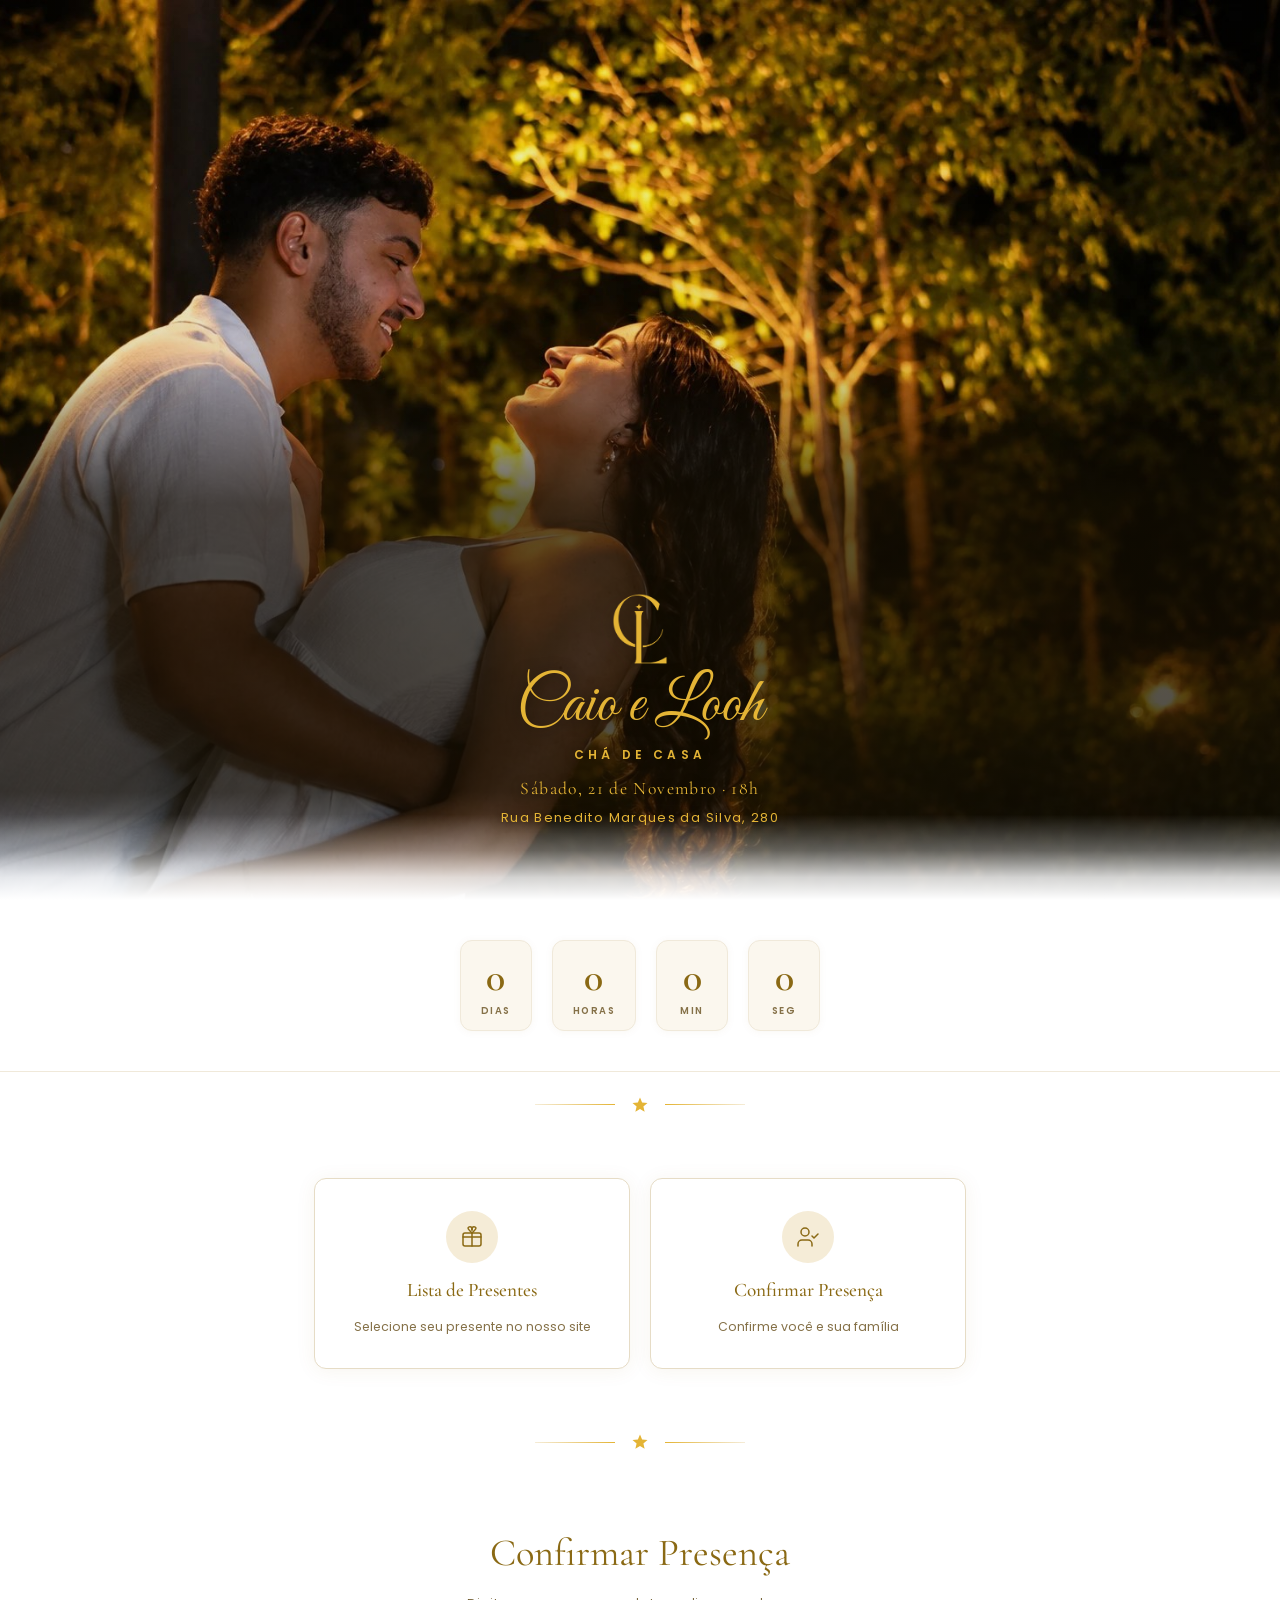
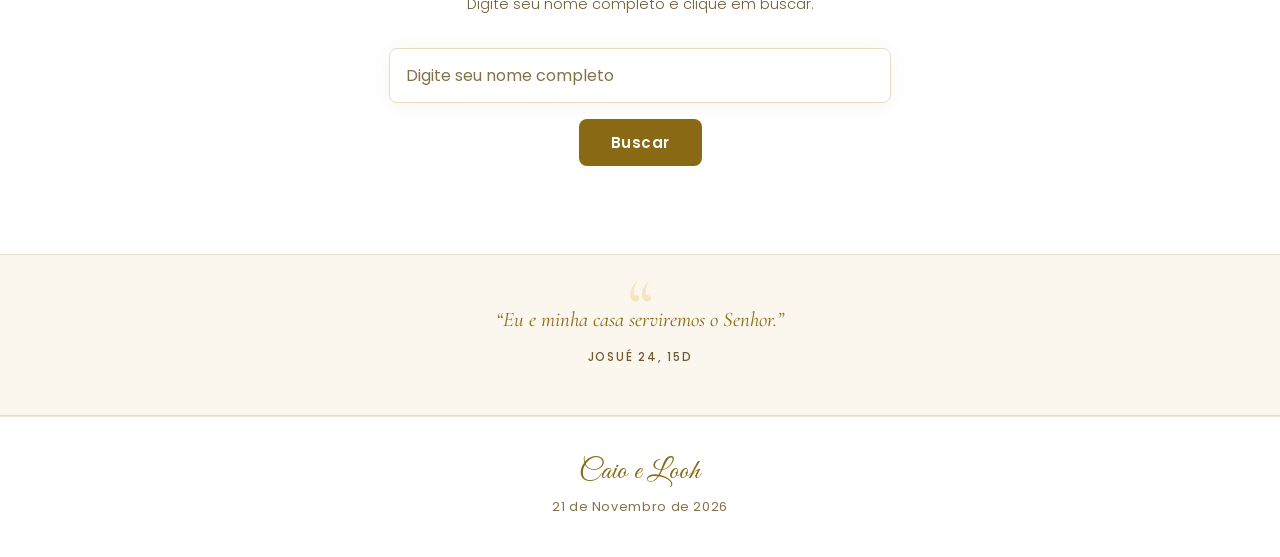
==== commit f7f1c0b0: "Hero: texto abaixo do rosto da noiva em todas as telas O bloco de texto tinha altura fixa e, em tela" ====
--- a/amigos.html
+++ b/amigos.html
@@ -6,7 +6,7 @@
     <title>Chá de Casa - Caio e Looh</title>
     <meta name="description" content="Chá de Casa Nova - Caio e Looh - 21 de Novembro de 2026">
     <script>document.documentElement.classList.add('js')</script>
-    <link rel="stylesheet" href="css/style.css?v=6">
+    <link rel="stylesheet" href="css/style.css?v=7">
 </head>
 <body>
 
--- a/css/style.css
+++ b/css/style.css
@@ -68,23 +68,23 @@
     position: absolute;
     inset: 0;
     background:
-        linear-gradient(to bottom, rgba(255, 255, 255, 0) 85%, rgba(255, 255, 255, 0.9) 96%, #FFFFFF 100%),
-        linear-gradient(to bottom, rgba(20, 14, 2, 0.05) 0%, rgba(20, 14, 2, 0.1) 32%, rgba(20, 14, 2, 0.68) 52%, rgba(20, 14, 2, 0.74) 80%, rgba(20, 14, 2, 0) 95%);
+        linear-gradient(to bottom, rgba(255, 255, 255, 0) 90.5%, rgba(255, 255, 255, 0.35) 94.5%, rgba(255, 255, 255, 0.82) 97.5%, #FFFFFF 100%),
+        linear-gradient(to bottom, rgba(20, 14, 2, 0.05) 0%, rgba(20, 14, 2, 0.1) 40%, rgba(20, 14, 2, 0.68) 56%, rgba(20, 14, 2, 0.74) 88%, rgba(20, 14, 2, 0.4) 95%, rgba(20, 14, 2, 0) 100%);
 }
 
 .hero-content {
     position: relative;
     z-index: 2;
     text-align: center;
-    padding: 2rem 1.5rem max(7rem, 20vh);
+    padding: 2rem 1.5rem 8vh;
     width: 100%;
 }
 
 .monogram {
     display: block;
-    height: 76px;
+    height: clamp(46px, 8vh, 76px);
     width: auto;
-    margin: 0 auto 0.6rem;
+    margin: 0 auto 0.4rem;
     filter: drop-shadow(0 2px 10px rgba(20, 14, 2, 0.5));
     opacity: 0;
     animation: fadeDown 1s ease 0.2s forwards;
@@ -92,12 +92,12 @@
 
 .couple-names {
     font-family: var(--font-script);
-    font-size: clamp(2.8rem, 10vw, 4.5rem);
+    font-size: clamp(2.3rem, min(10vw, 7vh), 4.5rem);
     font-weight: 400;
     color: var(--gold);
     text-shadow: 0 2px 14px rgba(20, 14, 2, 0.55);
     line-height: 1.1;
-    margin-bottom: 0.5rem;
+    margin-bottom: 0.3rem;
     opacity: 0;
     animation: fadeDown 1s ease 0.4s forwards;
 }
@@ -109,7 +109,7 @@
     letter-spacing: 0.35em;
     text-transform: uppercase;
     color: var(--gold);
-    margin-bottom: 1rem;
+    margin-bottom: 0.7rem;
     text-shadow: 0 1px 10px rgba(20, 14, 2, 0.7);
     opacity: 0;
     animation: fadeDown 1s ease 0.5s forwards;
